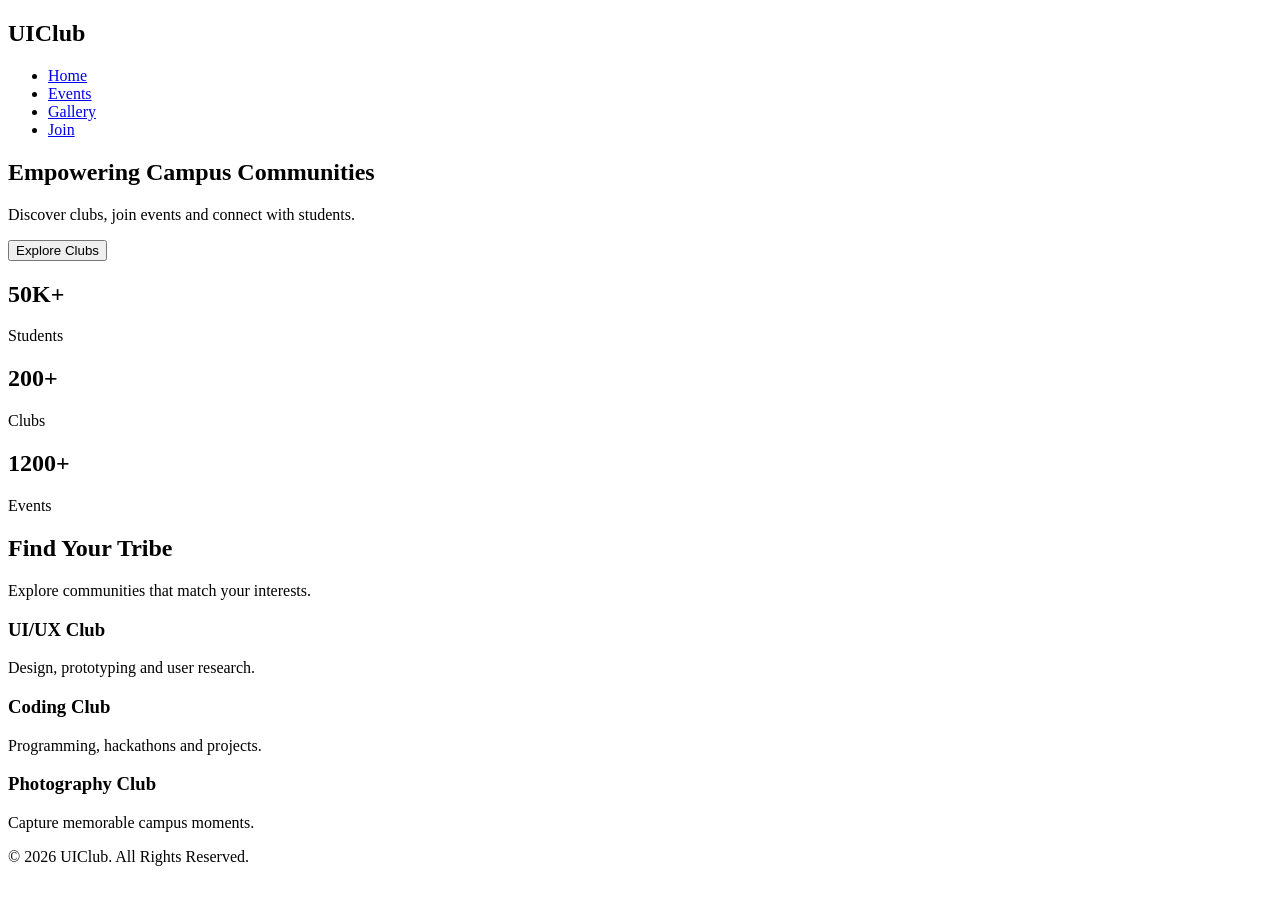
==== index.html @ 8466ff9f "Add files via upload" ====
<!DOCTYPE html>
<html lang="en">
<head>
    <meta charset="UTF-8">
    <meta name="viewport" content="width=device-width, initial-scale=1.0">
    <title>UIClub</title>

    <link rel="stylesheet" href="style.css">
</head>

<body>

    <header>
        <nav class="navbar">
            <h2>UIClub</h2>

            <ul class="nav-links">
                <li><a href="#">Home</a></li>
                <li><a href="pages/events.html">Events</a></li>
                <li><a href="pages/gallery.html">Gallery</a></li>
                <li><a href="pages/join.html">Join</a></li>
            </ul>
        </nav>
    </header>

    <section class="hero">
        <h1>Empowering Campus Communities</h1>
        <p>Discover clubs, join events and connect with students.</p>

        <button class="primary-btn">Explore Clubs</button>
    </section>

    <section class="stats">
        <div class="stat-card">
            <h2>50K+</h2>
            <p>Students</p>
        </div>

        <div class="stat-card">
            <h2>200+</h2>
            <p>Clubs</p>
        </div>

        <div class="stat-card">
            <h2>1200+</h2>
            <p>Events</p>
        </div>
    </section>
<section class="clubs">
    <h2>Find Your Tribe</h2>
    <p>Explore communities that match your interests.</p>

    <div class="club-container">

        <div class="club-card">
            <h3>UI/UX Club</h3>
            <p>Design, prototyping and user research.</p>
        </div>

        <div class="club-card">
            <h3>Coding Club</h3>
            <p>Programming, hackathons and projects.</p>
        </div>

        <div class="club-card">
            <h3>Photography Club</h3>
            <p>Capture memorable campus moments.</p>
        </div>

    </div>
</section>
    <footer>
        <p>© 2026 UIClub. All Rights Reserved.</p>
    </footer>

    <script src="script.js"></script>

</body>
</html>
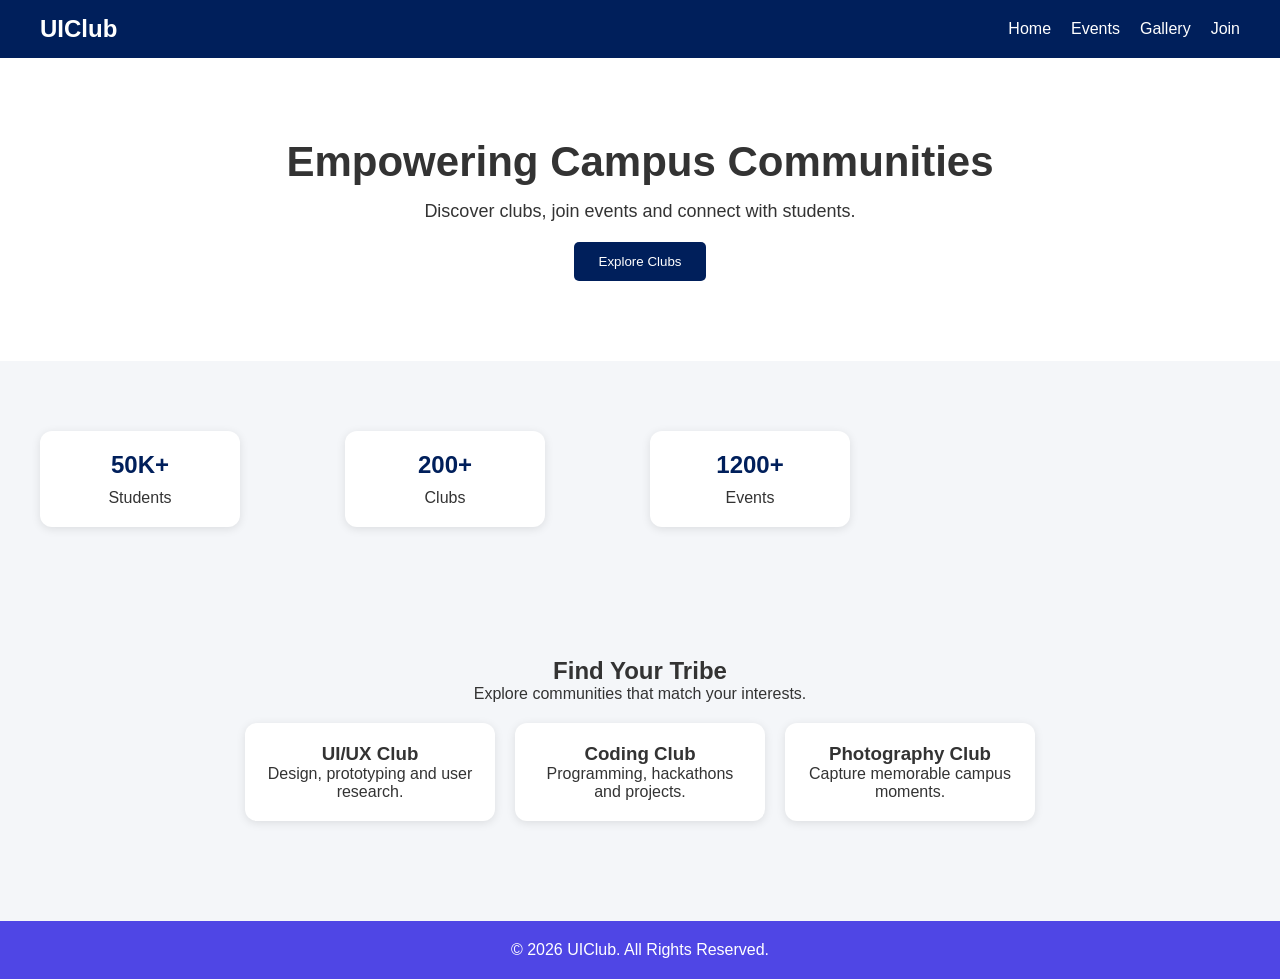
==== commit 99c08438: "Add files via upload" ====
--- a/index.html
+++ b/index.html
@@ -16,9 +16,9 @@
 
             <ul class="nav-links">
                 <li><a href="#">Home</a></li>
-                <li><a href="pages/events.html">Events</a></li>
-                <li><a href="pages/gallery.html">Gallery</a></li>
-                <li><a href="pages/join.html">Join</a></li>
+                <li><a href="events.html">Events</a></li>
+                <li><a href="gallery.html">Gallery</a></li>
+                <li><a href="join.html">Join</a></li>
             </ul>
         </nav>
     </header>
--- a/style.css
+++ b/style.css
@@ -0,0 +1,464 @@
+*{
+    margin:0;
+    padding:0;
+    box-sizing:border-box;
+    font-family:Arial, sans-serif;
+}
+
+body{
+    background:#f4f6f9;
+    color:#333;
+}
+
+/* Navbar */
+.navbar{
+    background:#001f5b;
+    color:white;
+    padding:15px 40px;
+    display:flex;
+    justify-content:space-between;
+    align-items:center;
+}
+
+.nav-links{
+    display:flex;
+    list-style:none;
+    gap:20px;
+}
+
+.nav-links a{
+    color:white;
+    text-decoration:none;
+}
+
+.nav-links a:hover{
+    color:#ffd700;
+}
+
+/* Hero Section */
+.hero{
+    text-align:center;
+    padding:80px 20px;
+    background:white;
+}
+
+.hero h1{
+    font-size:42px;
+    margin-bottom:15px;
+}
+
+.hero p{
+    font-size:18px;
+    margin-bottom:20px;
+}
+
+.primary-btn{
+    background:#001f5b;
+    color:white;
+    border:none;
+    padding:12px 25px;
+    border-radius:5px;
+    cursor:pointer;
+}
+
+.primary-btn:hover{
+    background:#003399;
+}
+
+/* Stats Section */
+.stats{
+    display:flex;
+    justify-content:center;
+    gap:20px;
+    padding:40px;
+    flex-wrap:wrap;
+}
+
+.stat-card{
+    background:white;
+    padding:25px;
+    width:200px;
+    text-align:center;
+    border-radius:10px;
+    box-shadow:0 2px 10px rgba(0,0,0,0.1);
+}
+
+.stat-card h2{
+    color:#001f5b;
+    margin-bottom:10px;
+}
+
+/* Footer */
+footer{
+    background:#001f5b;
+    color:white;
+    text-align:center;
+    padding:20px;
+    margin-top:30px;
+}
+
+/* Mobile Responsive */
+@media(max-width:768px){
+
+    .navbar{
+        flex-direction:column;
+        gap:10px;
+    }
+
+    .hero h1{
+        font-size:30px;
+    }
+
+    .stats{
+        flex-direction:column;
+        align-items:center;
+    }
+}
+.clubs{
+    text-align:center;
+    padding:60px 20px;
+}
+
+.club-container{
+    display:flex;
+    justify-content:center;
+    gap:20px;
+    flex-wrap:wrap;
+    margin-top:20px;
+}
+
+.club-card{
+    background:#fff;
+    padding:20px;
+    width:250px;
+    border-radius:10px;
+    box-shadow:0 2px 10px rgba(0,0,0,0.1);
+}
+.events-page {
+    padding: 40px;
+}
+
+.events-page h1 {
+    text-align: center;
+    margin-bottom: 20px;
+}
+
+.events-page input {
+    width: 100%;
+    padding: 12px;
+    margin-bottom: 20px;
+}
+
+.filters {
+    display: flex;
+    gap: 10px;
+    justify-content: center;
+    margin-bottom: 30px;
+}
+
+.filters button {
+    padding: 10px 15px;
+    border: none;
+    background: #2563eb;
+    color: white;
+    border-radius: 5px;
+}
+
+.event-card {
+    background: white;
+    padding: 20px;
+    margin: 15px auto;
+    border-radius: 10px;
+    box-shadow: 0 2px 8px rgba(0,0,0,0.1);
+    max-width: 700px;
+}
+.event-details{
+    max-width:800px;
+    margin:50px auto;
+    background:#fff;
+    padding:30px;
+    border-radius:12px;
+    box-shadow:0 2px 10px rgba(0,0,0,0.1);
+}
+
+.register-btn{
+    background:#4f46e5;
+    color:white;
+    border:none;
+    padding:12px 24px;
+    border-radius:8px;
+    cursor:pointer;
+}
+.gallery-container{
+    display:grid;
+    grid-template-columns:repeat(auto-fit,minmax(250px,1fr));
+    gap:20px;
+    padding:40px;
+}
+
+.gallery-card{
+    background:white;
+    height:200px;
+    border-radius:12px;
+    box-shadow:0 2px 10px rgba(0,0,0,0.1);
+    display:flex;
+    align-items:center;
+    justify-content:center;
+    font-size:20px;
+    font-weight:bold;
+}
+.club-profile{
+    max-width:800px;
+    margin:50px auto;
+    background:white;
+    padding:30px;
+    border-radius:12px;
+    box-shadow:0 2px 10px rgba(0,0,0,0.1);
+}
+
+.club-profile ul{
+    margin-top:10px;
+    padding-left:20px;
+}
+
+.club-profile li{
+    margin:8px 0;
+}
+.join-form{
+    max-width:600px;
+    margin:50px auto;
+    background:white;
+    padding:30px;
+    border-radius:12px;
+    box-shadow:0 2px 10px rgba(0,0,0,0.1);
+    display:flex;
+    flex-direction:column;
+    gap:15px;
+}
+
+.join-form input,
+.join-form textarea{
+    padding:12px;
+    border:1px solid #ddd;
+    border-radius:8px;
+}
+
+.join-form button{
+    background:#4f46e5;
+    color:white;
+    border:none;
+    padding:12px;
+    border-radius:8px;
+    cursor:pointer;
+}
+.dashboard{
+    max-width:800px;
+    margin:50px auto;
+    padding:20px;
+}
+
+.card{
+    background:white;
+    padding:20px;
+    margin:20px 0;
+    border-radius:12px;
+    box-shadow:0 2px 10px rgba(0,0,0,0.1);
+}
+.login-form{
+    max-width:400px;
+    margin:80px auto;
+    background:white;
+    padding:30px;
+    border-radius:12px;
+    box-shadow:0 2px 10px rgba(0,0,0,0.1);
+
+    display:flex;
+    flex-direction:column;
+    gap:15px;
+}
+
+.login-form input{
+    padding:12px;
+    border:1px solid #ddd;
+    border-radius:8px;
+}
+
+.login-form button{
+    background:#4f46e5;
+    color:white;
+    border:none;
+    padding:12px;
+    border-radius:8px;
+    cursor:pointer;
+}
+.certificates{
+    max-width:900px;
+    margin:50px auto;
+}
+
+.certificate-card{
+    background:white;
+    padding:20px;
+    margin-bottom:20px;
+    border-radius:12px;
+    box-shadow:0 2px 10px rgba(0,0,0,0.1);
+}
+
+.certificate-card button{
+    background:#4f46e5;
+    color:white;
+    border:none;
+    padding:10px 20px;
+    border-radius:8px;
+    cursor:pointer;
+}
+.home-container{
+    max-width:1200px;
+    margin:40px auto;
+    padding:20px;
+}
+
+.home-container h1{
+    font-size:48px;
+    margin-bottom:10px;
+}
+
+.stats{
+    display:grid;
+    grid-template-columns:repeat(4,1fr);
+    gap:20px;
+    margin:30px 0;
+}
+
+.stat-card{
+    background:white;
+    padding:20px;
+    border-radius:12px;
+    text-align:center;
+    box-shadow:0 2px 10px rgba(0,0,0,0.1);
+}
+
+.clubs-grid{
+    display:grid;
+    grid-template-columns:repeat(3,1fr);
+    gap:20px;
+    margin-top:20px;
+}
+
+.club-card{
+    background:white;
+    padding:20px;
+    border-radius:12px;
+    box-shadow:0 2px 10px rgba(0,0,0,0.1);
+}
+.events-container{
+    max-width:1200px;
+    margin:40px auto;
+    padding:20px;
+}
+
+.search-bar{
+    width:100%;
+    padding:12px;
+    margin:20px 0;
+    border:1px solid #ddd;
+    border-radius:8px;
+}
+
+.event-grid{
+    display:grid;
+    grid-template-columns:repeat(2,1fr);
+    gap:20px;
+}
+
+.event-card{
+    background:white;
+    padding:20px;
+    border-radius:12px;
+    box-shadow:0 2px 10px rgba(0,0,0,0.1);
+}
+
+.event-card button{
+    margin-top:10px;
+    background:#4f46e5;
+    color:white;
+    border:none;
+    padding:10px 20px;
+    border-radius:8px;
+    cursor:pointer;
+}
+.admin-dashboard{
+    max-width:1200px;
+    margin:40px auto;
+    padding:20px;
+}
+
+.analytics-grid{
+    display:grid;
+    grid-template-columns:repeat(4,1fr);
+    gap:20px;
+    margin-top:20px;
+}
+
+.analytics-card{
+    background:white;
+    padding:20px;
+    text-align:center;
+    border-radius:12px;
+    box-shadow:0 2px 10px rgba(0,0,0,0.1);
+}
+
+.admin-actions{
+    margin-top:30px;
+    display:flex;
+    gap:15px;
+}
+
+.admin-actions button{
+    background:#4f46e5;
+    color:white;
+    border:none;
+    padding:12px 20px;
+    border-radius:8px;
+    cursor:pointer;
+}
+.mobile-page{
+    max-width:900px;
+    margin:40px auto;
+    text-align:center;
+}
+
+.phone-card{
+    background:white;
+    padding:40px;
+    margin:20px auto;
+    width:250px;
+    border-radius:20px;
+    box-shadow:0 2px 10px rgba(0,0,0,0.1);
+}
+.roadmap{
+    max-width:900px;
+    margin:40px auto;
+}
+
+.roadmap-card{
+    background:white;
+    padding:20px;
+    margin:20px 0;
+    border-radius:12px;
+    box-shadow:0 2px 10px rgba(0,0,0,0.1);
+}
+footer{
+    text-align:center;
+    padding:20px;
+    margin-top:40px;
+    background:#4f46e5;
+    color:white;
+}
+.card{
+    background:white;
+    padding:20px;
+    margin:20px;
+    border-radius:10px;
+    box-shadow:0 2px 10px rgba(0,0,0,0.1);
+}
